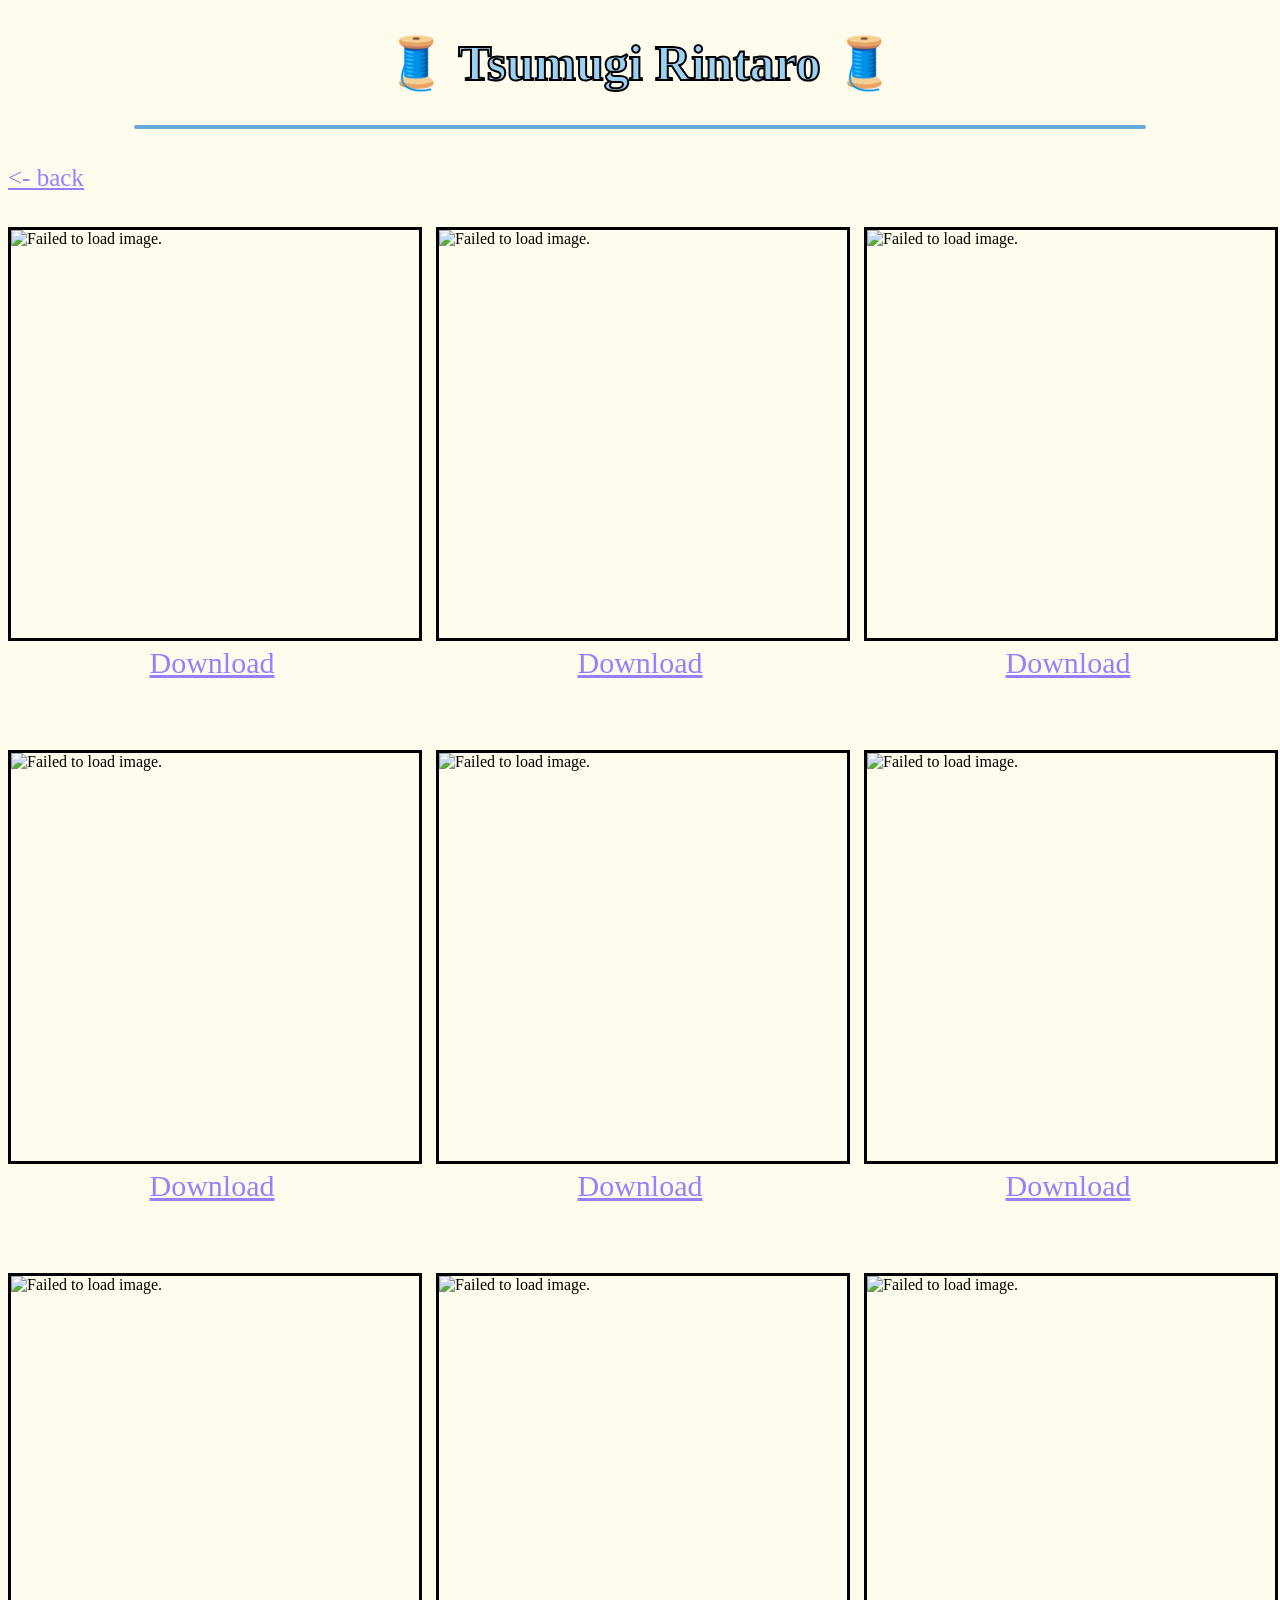
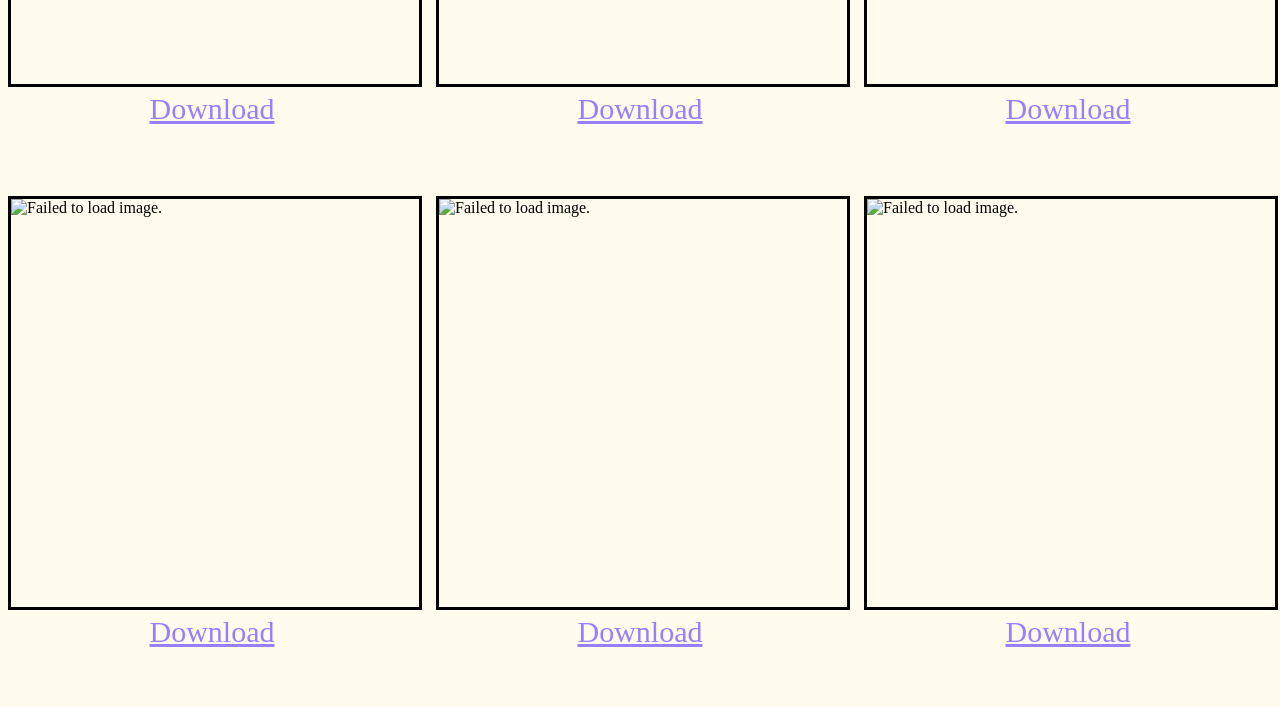
==== Tsumugi.html @ 1c2422ca "Add files via upload" ====
<!DOCTYPE html>
<html lang="en">
<head>
    <meta charset="UTF-8">
    <meta name="viewport" content="width=device-width, initial-scale=1.0">
    <title>Tsumugi Profile Pictures</title>
    <link rel="stylesheet" href="style.css">
</head>
<body>
    <h1 class="title2">🧵 Tsumugi Rintaro 🧵</h1> <hr class="tsumugi">

    <a href="index.html">
        <div class="back"><u>&lt;- back</u></div>
    </a>

    <div class = "gallery">

            <div class="image">
                <img class="waguri_1" src="tsumugi1.png" alt="Failed to load image.">
                <a href="tsumugi1.png" download>Download</a>
            </div>

            <div class="image">
                <img class="waguri_1" src="tsumugi2.png" alt="Failed to load image.">
                <a href="tsumugi2.png" download>Download</a>
            </div>

            <div class="image">
                <img class="waguri_1" src="tsumugi3.png" alt="Failed to load image.">
                <a href="tsumugi3.png" download>Download</a>
            </div>

            <div class="image">
                <img class="waguri_1" src="tsumugi4.png" alt="Failed to load image.">
                <a href="tsumugi4.png" download>Download</a>
            </div>

            <div class="image">
                <img class="waguri_1" src="tsumugi5.png" alt="Failed to load image.">
                <a href="tsumugi5.png" download>Download</a>
            </div>

            <div class="image">
                <img class="waguri_1" src="tsumugi6.png" alt="Failed to load image.">
                <a href="tsumugi6.png" download>Download</a>
            </div>

            <div class="image">
                <img class="waguri_1" src="tsumugi7.png" alt="Failed to load image.">
                <a href="tsumugi7.png" download>Download</a>
            </div>

            <div class="image">
                <img class="waguri_1" src="tsumugi8.png" alt="Failed to load image.">
                <a href="tsumugi8.png" download>Download</a>
            </div>

                        <div class="image">
                <img class="waguri_1" src="tsumugi9.png" alt="Failed to load image.">
                <a href="tsumugi9.png" download>Download</a>
            </div>

            <div class="image">
                <img class="waguri_1" src="tsumugi10.png" alt="Failed to load image.">
                <a href="tsumugi10.png" download>Download</a>
            </div>

            <div class="image">
                <img class="waguri_1" src="tsumugi11.png" alt="Failed to load image.">
                <a href="tsumugi11.png" download>Download</a>
            </div>

            <div class="image">
                <img class="waguri_1" src="tsumugi12.png" alt="Failed to load image.">
                <a href="tsumugi12.png" download>Download</a>
            </div>


        </div>
</body>
</html>
---- style.css ----
html {
    font-family: "Comic Sans MS";
    background-color: #fffced;
}

@keyframes ZoomIn{
    0% {
        transform: scale(1);
    }

    100% {
        transform: scale(1.03);
    }
}

h1 {
    font-size: 50px;
    color: pink;
    -webkit-text-stroke: 2px black;
    display: flex;
    justify-content: center;
    align-items: center;
}

.title2 {
    font-size: 50px;
    color: rgb(155, 209, 245);
    -webkit-text-stroke: 2px black;
    display: flex;
    justify-content: center;
    align-items: center;

}

.image_container_1 img {
    border-radius: 20px;
}

.main-gallery {
    display: grid;
    grid-template-columns: repeat(2, 500px);
    gap: 30px;
    justify-content: center;
}

@media (max-width: 1000px) {
    .main-gallery {
        grid-template-columns: repeat(2, minmax(0, 1fr));
    }
}

@media (max-width: 600px) {
    .main-gallery {
        grid-template-columns: 1fr;
    }
}

.gallery {
    display: grid;
    grid-template-columns: repeat(3, minmax(0, 1fr));
    gap: 20px;
}

@media (max-width: 1000px) {
    .gallery {
        grid-template-columns: repeat(2, minmax(0, 1fr));
    }
}

@media (max-width: 600px) {
    .gallery {
        grid-template-columns: 1fr;
    }
}

.main-gallery img {
    width: 100%;
    aspect-ratio: 1 / 1;
    object-fit: cover;
    border: 3px solid black;
    filter: blur(1px);
}

.gallery img {
    width: 100%;
    aspect-ratio: 1 / 1;
    object-fit: cover;
    display: block;
    border: 3px solid black;
}

.image a {
    color: rgb(151, 128, 255);
    display: block;
    margin-bottom: 50px;
    font-size: 30px;
    text-align: center;
}

hr {
    border: none;
    height: 4px;
    background: #ffdbf4;
    width: 80%;
    margin: 25px auto;
    border-radius: 999px;
    margin-bottom: 35px;
}
.tsumugi {
    border: none;
    height: 4px;
    background: rgb(100, 170, 216);
    width: 80%;
    margin: 25px auto;
    border-radius: 999px;
    margin-bottom: 35px;
}
img {
    margin-bottom: 5px;
    transform: scale(1);
    transition: 0.5s;
}

img:hover {
    transform: scale(1.03);
}

.back {
    color: rgb(151, 128, 255);
    font-size: 25px;
    margin-bottom: 35px;
    align-items: center;
}
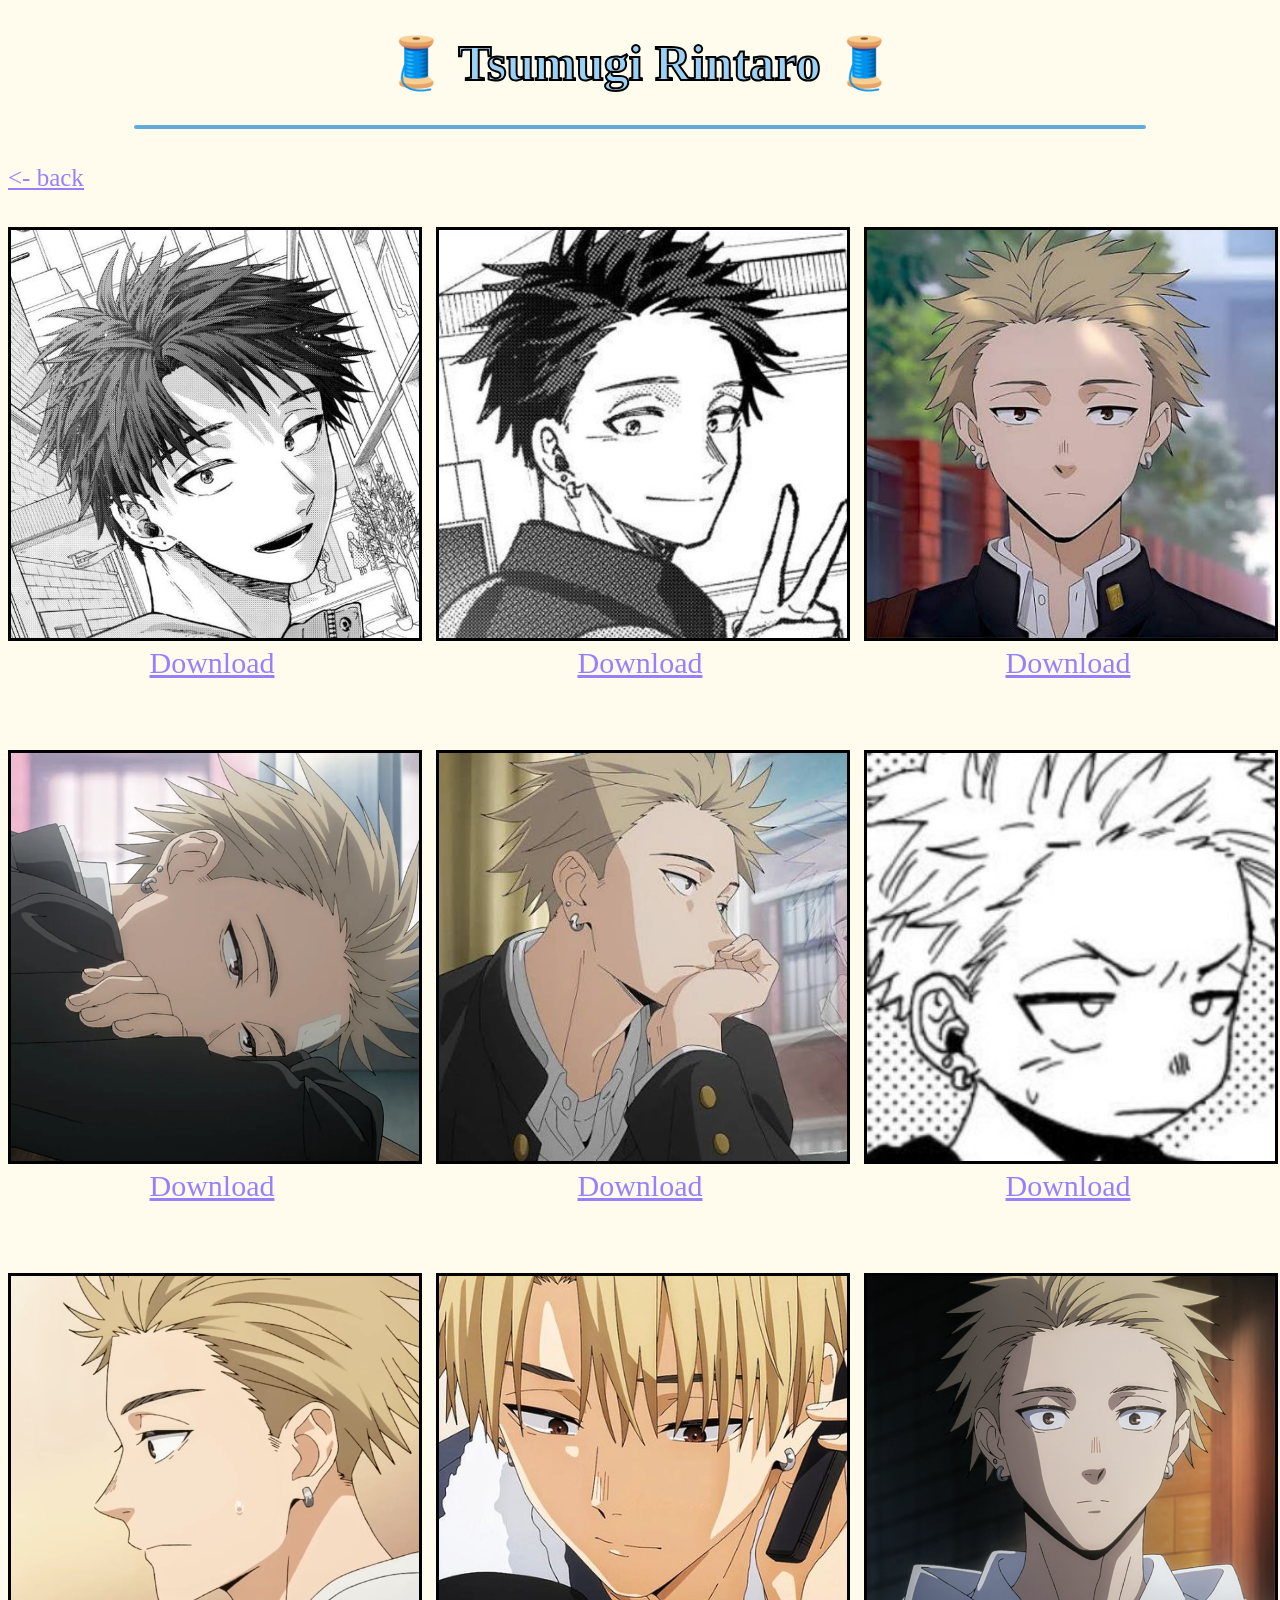
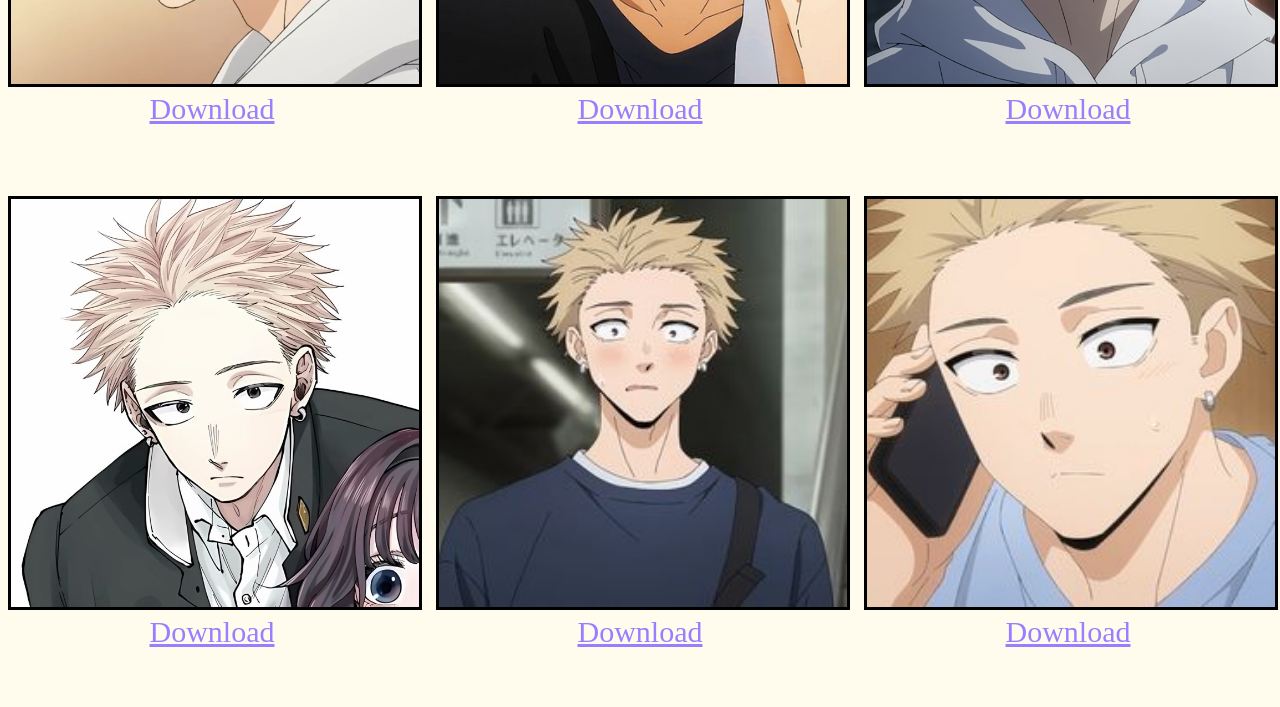
==== commit c952ec0c: "Update Tsumugi.html" ====
--- a/Tsumugi.html
+++ b/Tsumugi.html
@@ -16,66 +16,66 @@
     <div class = "gallery">
 
             <div class="image">
-                <img class="waguri_1" src="tsumugi1.png" alt="Failed to load image.">
-                <a href="tsumugi1.png" download>Download</a>
+                <img class="waguri_1" src="Tsumugi1.png" alt="Failed to load image.">
+                <a href="Tsumugi1.png" download>Download</a>
             </div>
 
             <div class="image">
-                <img class="waguri_1" src="tsumugi2.png" alt="Failed to load image.">
-                <a href="tsumugi2.png" download>Download</a>
+                <img class="waguri_1" src="Tsumugi2.png" alt="Failed to load image.">
+                <a href="Tsumugi2.png" download>Download</a>
             </div>
 
             <div class="image">
-                <img class="waguri_1" src="tsumugi3.png" alt="Failed to load image.">
-                <a href="tsumugi3.png" download>Download</a>
+                <img class="waguri_1" src="Tsumugi3.png" alt="Failed to load image.">
+                <a href="Tsumugi3.png" download>Download</a>
             </div>
 
             <div class="image">
-                <img class="waguri_1" src="tsumugi4.png" alt="Failed to load image.">
-                <a href="tsumugi4.png" download>Download</a>
+                <img class="waguri_1" src="Tsumugi4.png" alt="Failed to load image.">
+                <a href="Tsumugi4.png" download>Download</a>
             </div>
 
             <div class="image">
-                <img class="waguri_1" src="tsumugi5.png" alt="Failed to load image.">
-                <a href="tsumugi5.png" download>Download</a>
+                <img class="waguri_1" src="Tsumugi5.png" alt="Failed to load image.">
+                <a href="Tsumugi5.png" download>Download</a>
             </div>
 
             <div class="image">
-                <img class="waguri_1" src="tsumugi6.png" alt="Failed to load image.">
-                <a href="tsumugi6.png" download>Download</a>
+                <img class="waguri_1" src="Tsumugi6.png" alt="Failed to load image.">
+                <a href="Tsumugi6.png" download>Download</a>
             </div>
 
             <div class="image">
-                <img class="waguri_1" src="tsumugi7.png" alt="Failed to load image.">
-                <a href="tsumugi7.png" download>Download</a>
+                <img class="waguri_1" src="Tsumugi7.png" alt="Failed to load image.">
+                <a href="Tsumugi7.png" download>Download</a>
             </div>
 
             <div class="image">
-                <img class="waguri_1" src="tsumugi8.png" alt="Failed to load image.">
-                <a href="tsumugi8.png" download>Download</a>
-            </div>
-
-                        <div class="image">
-                <img class="waguri_1" src="tsumugi9.png" alt="Failed to load image.">
-                <a href="tsumugi9.png" download>Download</a>
+                <img class="waguri_1" src="Tsumugi8.png" alt="Failed to load image.">
+                <a href="Tsumugi8.png" download>Download</a>
             </div>
 
             <div class="image">
-                <img class="waguri_1" src="tsumugi10.png" alt="Failed to load image.">
-                <a href="tsumugi10.png" download>Download</a>
+                <img class="waguri_1" src="Tsumugi9.png" alt="Failed to load image.">
+                <a href="Tsumugi9.png" download>Download</a>
             </div>
 
             <div class="image">
-                <img class="waguri_1" src="tsumugi11.png" alt="Failed to load image.">
-                <a href="tsumugi11.png" download>Download</a>
+                <img class="waguri_1" src="Tsumugi10.png" alt="Failed to load image.">
+                <a href="Tsumugi10.png" download>Download</a>
             </div>
 
             <div class="image">
-                <img class="waguri_1" src="tsumugi12.png" alt="Failed to load image.">
-                <a href="tsumugi12.png" download>Download</a>
+                <img class="waguri_1" src="Tsumugi11.png" alt="Failed to load image.">
+                <a href="Tsumugi11.png" download>Download</a>
+            </div>
+
+            <div class="image">
+                <img class="waguri_1" src="Tsumugi12.png" alt="Failed to load image.">
+                <a href="Tsumugi12.png" download>Download</a>
             </div>
 
 
         </div>
 </body>
-</html>+</html>
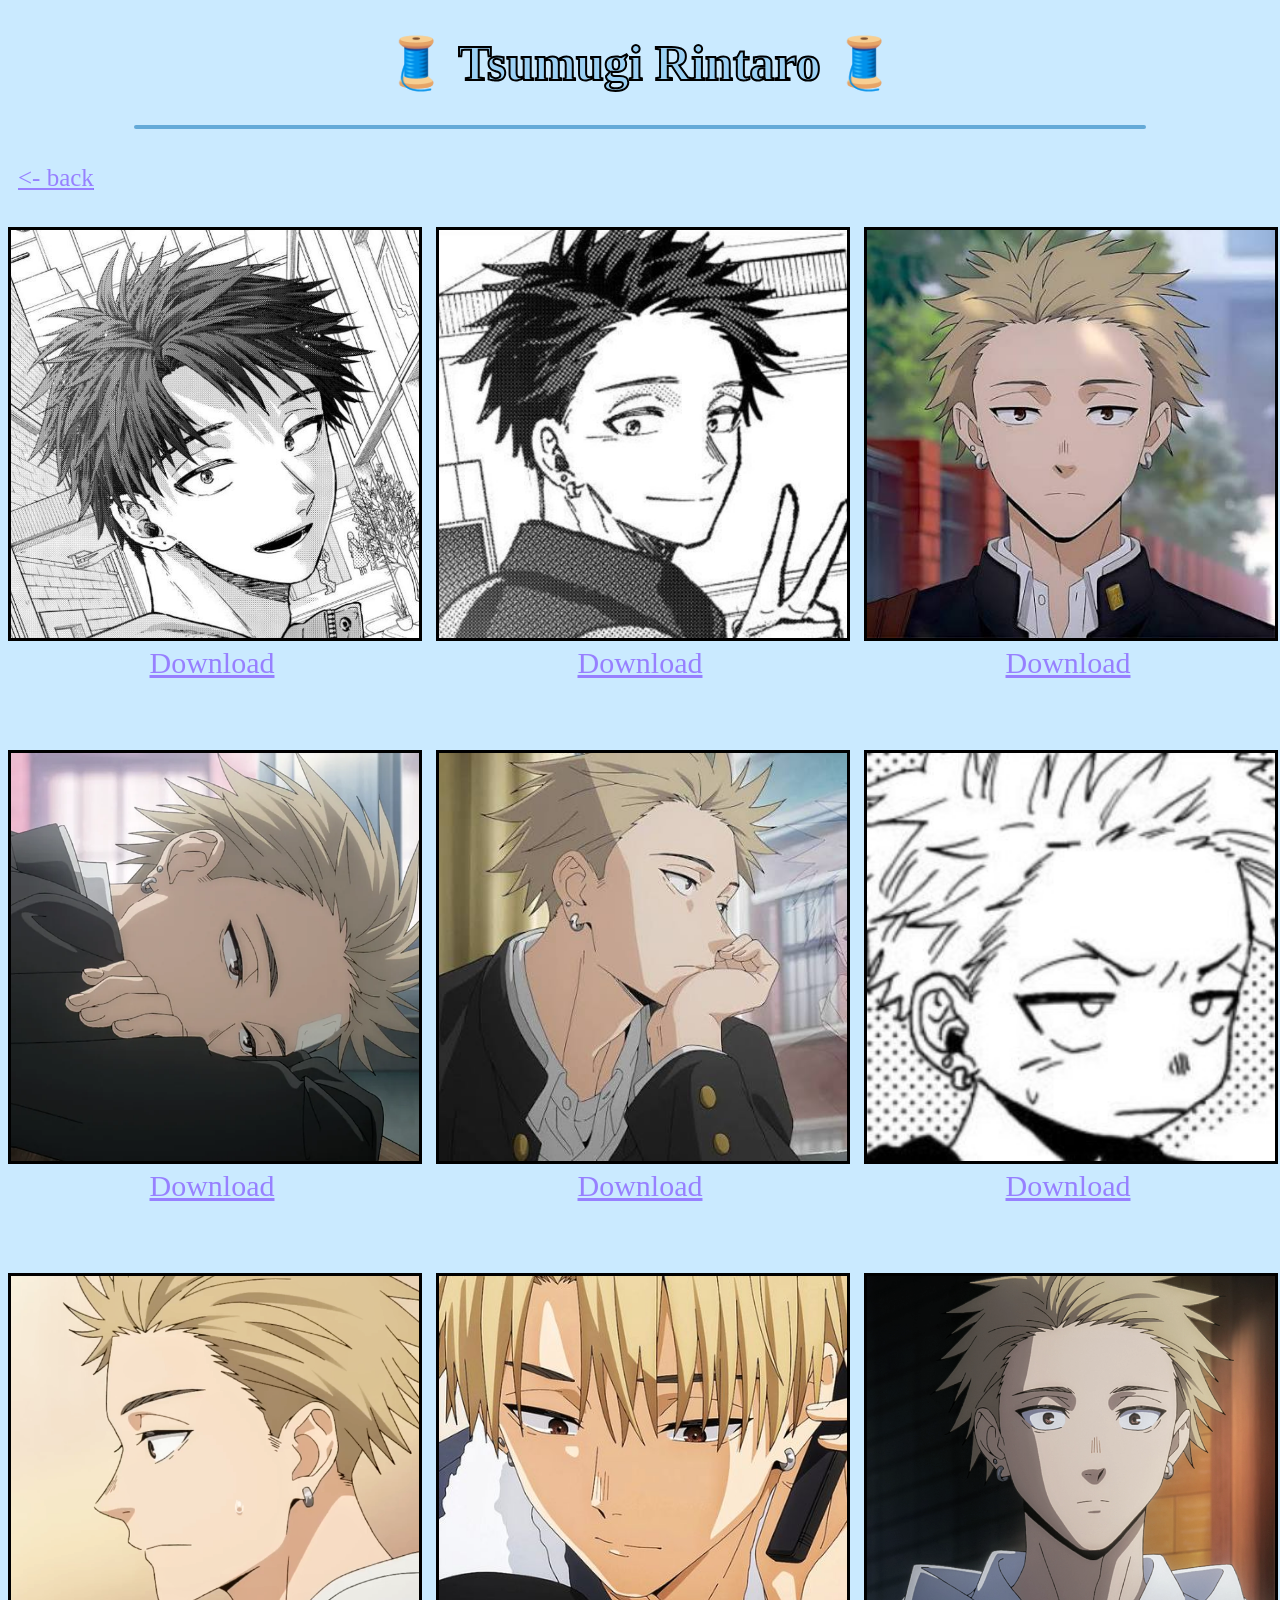
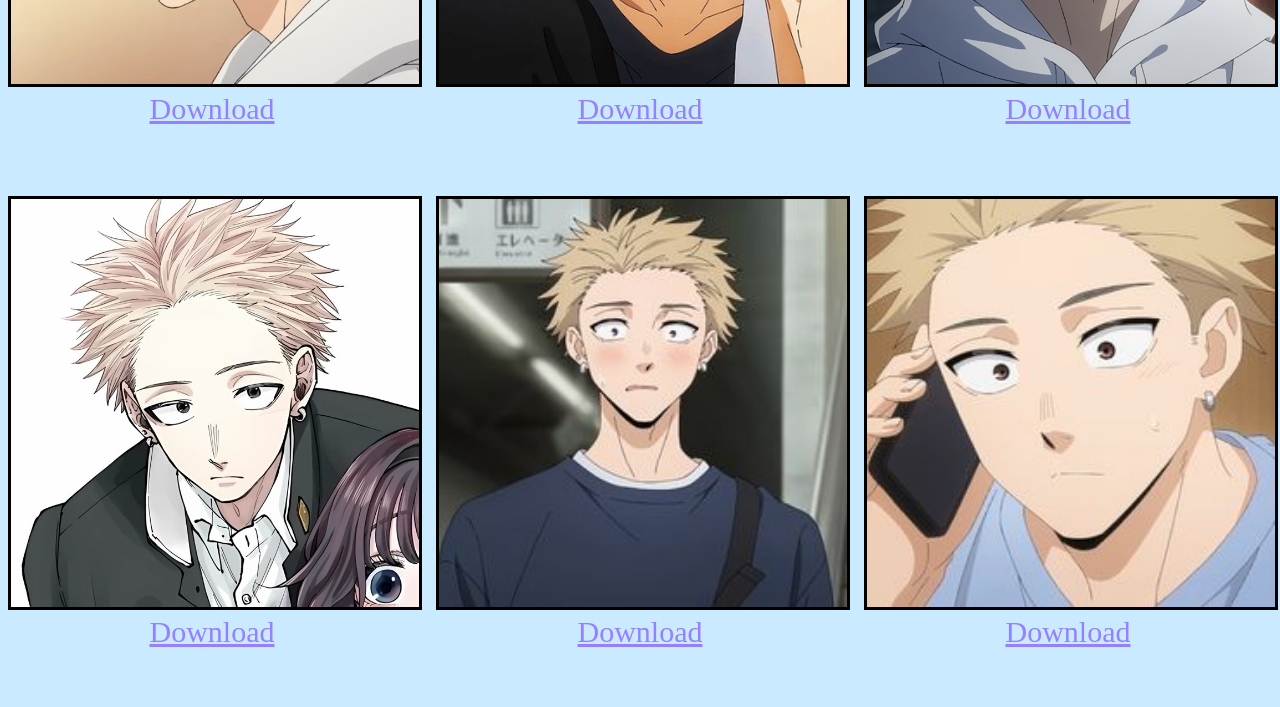
==== commit 4e266f99: "Add files via upload" ====
--- a/Tsumugi.html
+++ b/Tsumugi.html
@@ -1,5 +1,5 @@
 <!DOCTYPE html>
-<html lang="en">
+<html lang="en" class="tsumugi_html">
 <head>
     <meta charset="UTF-8">
     <meta name="viewport" content="width=device-width, initial-scale=1.0">
@@ -78,4 +78,4 @@
 
         </div>
 </body>
-</html>
+</html>
--- a/style.css
+++ b/style.css
@@ -1,6 +1,17 @@
 html {
     font-family: "Comic Sans MS";
+}
+
+.main_html {
     background-color: #fffced;
+}
+
+.waguri_html {
+    background-color: rgb(255, 231, 237);
+}
+
+.tsumugi_html {
+    background-color: rgb(202, 234, 255);
 }
 
 @keyframes ZoomIn{
@@ -13,9 +24,9 @@
     }
 }
 
-h1 {
+.title1 {
     font-size: 50px;
-    color: pink;
+    color: #fff9d9;
     -webkit-text-stroke: 2px black;
     display: flex;
     justify-content: center;
@@ -30,6 +41,15 @@
     justify-content: center;
     align-items: center;
 
+}
+
+.title3 {
+    font-size: 50px;
+    color: rgb(252, 204, 216);
+    -webkit-text-stroke: 2px black;
+    display: flex;
+    justify-content: center;
+    align-items: center;
 }
 
 .image_container_1 img {
@@ -100,12 +120,13 @@
 hr {
     border: none;
     height: 4px;
-    background: #ffdbf4;
+    background: #fdf1af;
     width: 80%;
     margin: 25px auto;
     border-radius: 999px;
     margin-bottom: 35px;
 }
+
 .tsumugi {
     border: none;
     height: 4px;
@@ -115,6 +136,17 @@
     border-radius: 999px;
     margin-bottom: 35px;
 }
+
+.waguri {
+    border: none;
+    height: 4px;
+    background: rgb(252, 204, 216);
+    width: 80%;
+    margin: 25px auto;
+    border-radius: 999px;
+    margin-bottom: 35px;
+}
+
 img {
     margin-bottom: 5px;
     transform: scale(1);
@@ -130,4 +162,5 @@
     font-size: 25px;
     margin-bottom: 35px;
     align-items: center;
+    margin-left: 10px;
 }
